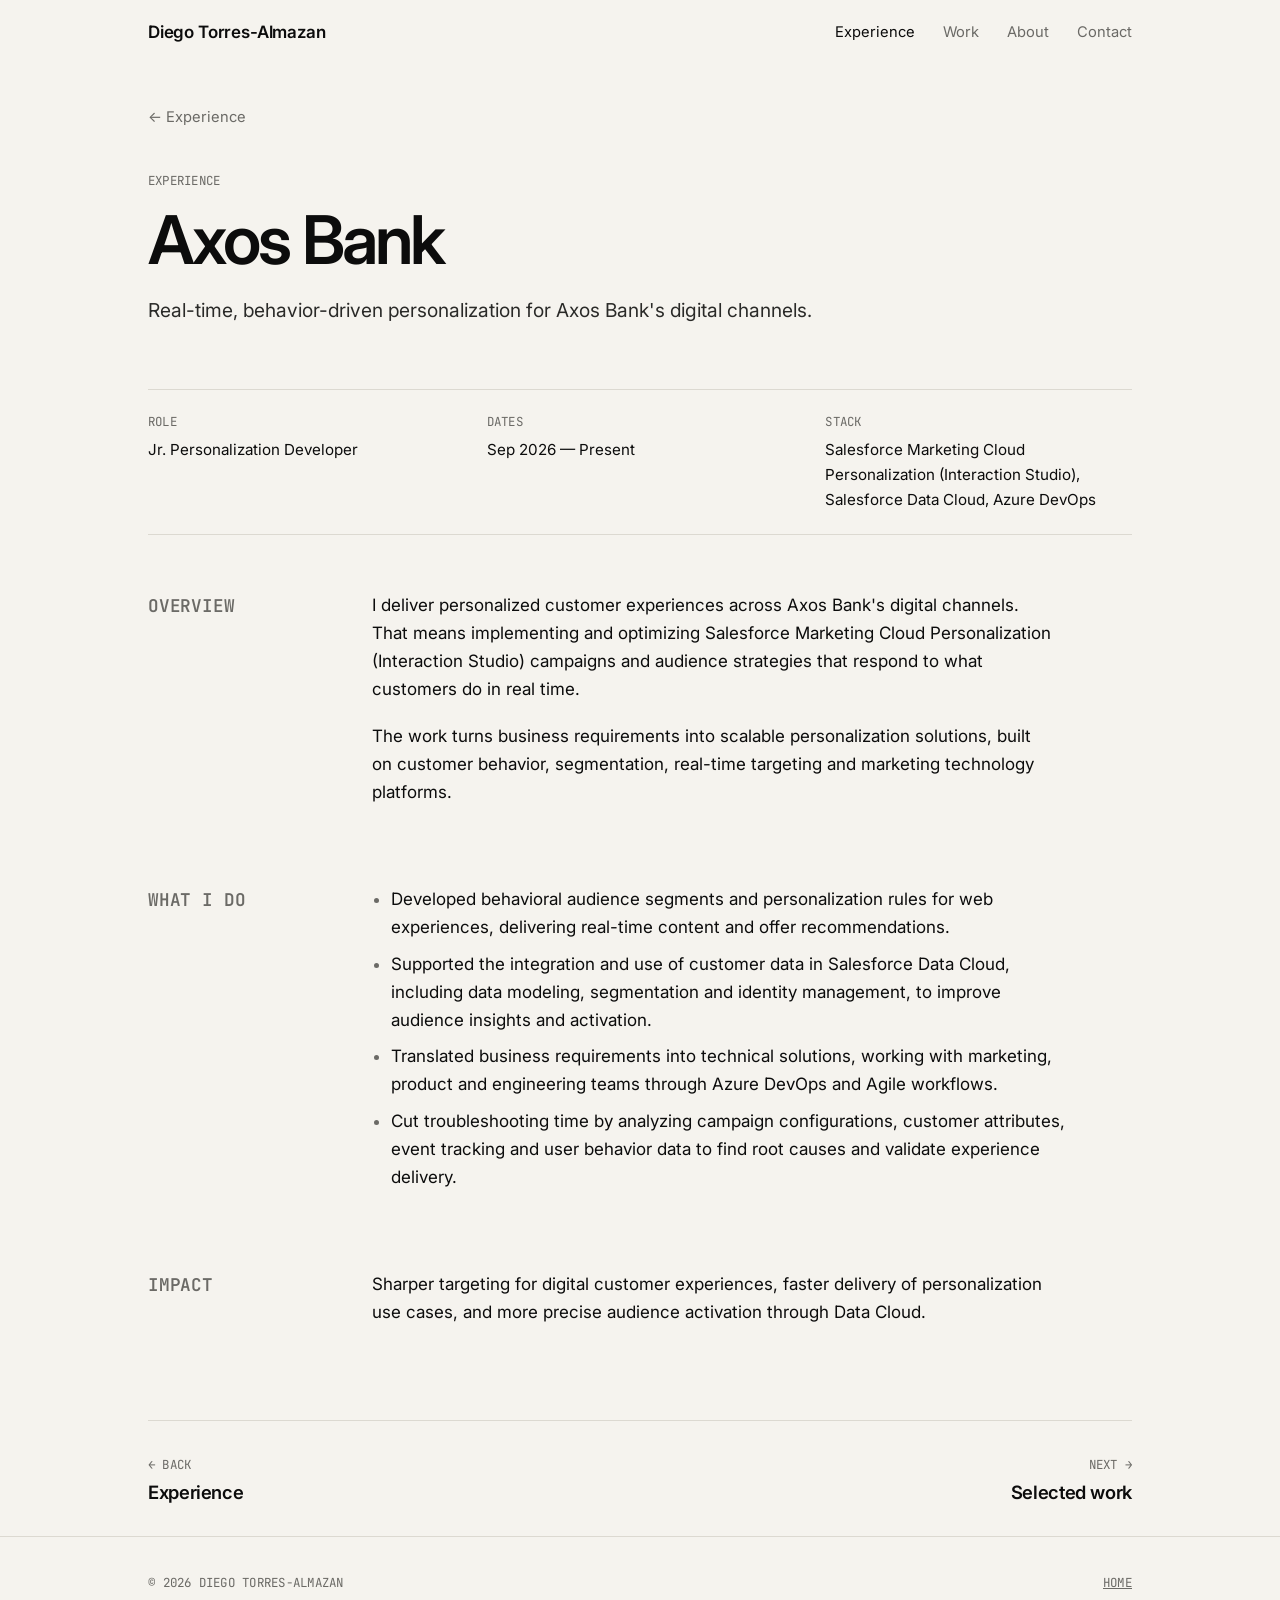
==== experience/axos-bank.html @ 85447705 "Portfolio revamp made changes to theme and updated experience section" ====
<!doctype html>
<html lang="en">
  <head>
    <meta charset="UTF-8" />
    <meta name="viewport" content="width=device-width, initial-scale=1.0" />
    <title>Jr. Personalization Developer, Axos Bank — Diego Torres-Almazan</title>
    <meta name="description" content="Real-time, behavior-driven personalization for Axos Bank's digital channels." />
    <link rel="preconnect" href="https://fonts.googleapis.com" />
    <link rel="preconnect" href="https://fonts.gstatic.com" crossorigin />
    <link href="https://fonts.googleapis.com/css2?family=Inter:wght@400;500;600&family=JetBrains+Mono:wght@400;500&display=swap" rel="stylesheet" />
    <link rel="stylesheet" href="../styles.css" />
    <script src="../script.js" defer></script>
  </head>
  <body>
    <header class="site-header">
      <div class="wrap header-inner">
        <a href="../index.html" class="brand">Diego Torres-Almazan</a>
        <nav class="nav" aria-label="Main">
          <a href="../index.html#experience" aria-current="page">Experience</a>
          <a href="../index.html#work">Work</a>
          <a href="../index.html#about">About</a>
          <a href="../index.html#contact">Contact</a>
        </nav>
      </div>
    </header>

    <main class="wrap">
      <a class="back" href="../index.html#experience">&larr; Experience</a>

      <section class="project-hero">
        <p class="mono">Experience</p>
        <h1>Axos Bank</h1>
        <p class="summary">Real-time, behavior-driven personalization for Axos Bank's digital channels.</p>
      </section>

      <dl class="meta">
        <div><dt class="mono">Role</dt><dd>Jr. Personalization Developer</dd></div>
        <div><dt class="mono">Dates</dt><dd>Sep 2026 &mdash; Present</dd></div>
        <div><dt class="mono">Stack</dt><dd>Salesforce Marketing Cloud Personalization (Interaction Studio), Salesforce Data Cloud, Azure DevOps</dd></div>
      </dl>

      <section class="split content-block">
        <h2 class="mono">Overview</h2>
        <div class="body">
          <p>I deliver personalized customer experiences across Axos Bank's digital channels. That means implementing and optimizing Salesforce Marketing Cloud Personalization (Interaction Studio) campaigns and audience strategies that respond to what customers do in real time.</p>
          <p>The work turns business requirements into scalable personalization solutions, built on customer behavior, segmentation, real-time targeting and marketing technology platforms.</p>
        </div>
      </section>
      <section class="split content-block">
        <h2 class="mono">What I do</h2>
        <div class="body">
          <ul>
            <li>Developed behavioral audience segments and personalization rules for web experiences, delivering real-time content and offer recommendations.</li>
            <li>Supported the integration and use of customer data in Salesforce Data Cloud, including data modeling, segmentation and identity management, to improve audience insights and activation.</li>
            <li>Translated business requirements into technical solutions, working with marketing, product and engineering teams through Azure DevOps and Agile workflows.</li>
            <li>Cut troubleshooting time by analyzing campaign configurations, customer attributes, event tracking and user behavior data to find root causes and validate experience delivery.</li>
          </ul>
        </div>
      </section>
      <section class="split content-block">
        <h2 class="mono">Impact</h2>
        <div class="body">
          <p>Sharper targeting for digital customer experiences, faster delivery of personalization use cases, and more precise audience activation through Data Cloud.</p>
        </div>
      </section>

      <nav class="pager" aria-label="Navigate">
        <a href="../index.html#experience"><span class="mono">&larr; Back</span><strong>Experience</strong></a>
        <a href="../index.html#work"><span class="mono">Next &rarr;</span><strong>Selected work</strong></a>
      </nav>
    </main>

    <footer class="site-footer">
      <div class="wrap footer-inner">
        <span class="mono">&copy; <span id="year"></span> Diego Torres-Almazan</span>
        <a class="mono" href="../index.html">Home</a>
      </div>
    </footer>
  </body>
</html>
---- styles.css ----
/* Minimal portfolio — off-white, black type */

:root {
  --bg: #f5f3ee;
  --ink: #0c0c0c;
  --muted: #6b6a66;
  --line: #dcd9d1;
  --card: #efece5;
  --font: "Inter", system-ui, -apple-system, "Segoe UI", sans-serif;
  --mono: "JetBrains Mono", ui-monospace, Consolas, monospace;
  --max: 1080px;
  --gutter: clamp(20px, 5vw, 48px);
}

*, *::before, *::after { box-sizing: border-box; }

html { scroll-behavior: smooth; }

body {
  margin: 0;
  background: var(--bg);
  color: var(--ink);
  font-family: var(--font);
  font-size: 17px;
  line-height: 1.65;
  -webkit-font-smoothing: antialiased;
}

img { max-width: 100%; display: block; }

a { color: inherit; }

::selection { background: var(--ink); color: var(--bg); }

:focus-visible { outline: 2px solid var(--ink); outline-offset: 3px; }

.wrap {
  width: 100%;
  max-width: var(--max);
  margin-inline: auto;
  padding-inline: var(--gutter);
}

.mono {
  font-family: var(--mono);
  font-size: 0.78rem;
  letter-spacing: 0.02em;
  text-transform: uppercase;
  color: var(--muted);
}

/* ── Header ───────────────────────────────────────── */
.site-header {
  position: sticky;
  top: 0;
  z-index: 10;
  background: color-mix(in srgb, var(--bg) 88%, transparent);
  backdrop-filter: blur(10px);
  border-bottom: 1px solid transparent;
  transition: border-color 0.2s;
}
.site-header.scrolled { border-bottom-color: var(--line); }

.header-inner {
  display: flex;
  align-items: center;
  justify-content: space-between;
  height: 64px;
}

.brand {
  font-weight: 600;
  text-decoration: none;
  letter-spacing: -0.01em;
}

.nav { display: flex; gap: 28px; font-size: 0.92rem; }
.nav a { text-decoration: none; color: var(--muted); transition: color 0.15s; }
.nav a:hover, .nav a[aria-current="page"] { color: var(--ink); }

/* ── Hero ─────────────────────────────────────────── */
.hero { padding: clamp(72px, 14vw, 170px) 0 clamp(56px, 9vw, 110px); }

.hero h1 {
  margin: 18px 0 28px;
  font-size: clamp(2.6rem, 7.5vw, 5.6rem);
  line-height: 1.02;
  font-weight: 600;
  letter-spacing: -0.04em;
  max-width: 14ch;
}

.hero p.lead {
  max-width: 54ch;
  font-size: clamp(1.05rem, 2vw, 1.3rem);
  line-height: 1.55;
  color: #2a2a28;
  margin: 0 0 36px;
}

.actions { display: flex; flex-wrap: wrap; gap: 12px; }

.btn {
  display: inline-flex;
  align-items: center;
  gap: 8px;
  padding: 11px 20px;
  border: 1px solid var(--ink);
  border-radius: 999px;
  font-size: 0.92rem;
  font-weight: 500;
  text-decoration: none;
  transition: background 0.15s, color 0.15s;
}
.btn-solid { background: var(--ink); color: var(--bg); }
.btn-solid:hover { background: transparent; color: var(--ink); }
.btn:not(.btn-solid):hover { background: var(--ink); color: var(--bg); }

/* ── Sections ─────────────────────────────────────── */
.section { padding: clamp(48px, 8vw, 96px) 0; border-top: 1px solid var(--line); }

.section-head {
  display: grid;
  grid-template-columns: 200px 1fr;
  gap: 24px;
  margin-bottom: 40px;
}
.section-head h2 {
  margin: 0;
  font-size: clamp(1.5rem, 3vw, 2rem);
  font-weight: 600;
  letter-spacing: -0.025em;
  line-height: 1.2;
  grid-column: 2;
}
.section-head .mono { grid-column: 1; grid-row: 1; padding-top: 0.55em; }

.split {
  display: grid;
  grid-template-columns: 200px 1fr;
  gap: 24px;
}
.split > .body { grid-column: 2; }
.split p { margin: 0 0 1.1em; max-width: 62ch; }

/* ── Experience ───────────────────────────────────── */
.role { padding-bottom: 8px; }
.role-top {
  display: flex;
  flex-wrap: wrap;
  justify-content: space-between;
  gap: 4px 24px;
  margin-bottom: 12px;
}
.role h3 { margin: 0; font-size: 1.25rem; font-weight: 600; letter-spacing: -0.02em; }
.role ul { margin: 0 0 1.4em; padding-left: 1.1em; max-width: 62ch; }
.role li { margin-bottom: 0.5em; }
.role li::marker { color: var(--muted); }

/* ── Project list ─────────────────────────────────── */
.project-list { list-style: none; margin: 0; padding: 0; border-top: 1px solid var(--line); }

.project-row {
  display: grid;
  grid-template-columns: 56px 1fr auto;
  align-items: baseline;
  gap: 20px;
  padding: 26px 0;
  border-bottom: 1px solid var(--line);
  text-decoration: none;
  transition: padding 0.25s ease, background 0.25s ease;
}
.project-row:hover { padding-inline: 14px; background: var(--card); }

.project-row .num { font-family: var(--mono); font-size: 0.8rem; color: var(--muted); }
.project-row h3 { margin: 0 0 4px; font-size: clamp(1.2rem, 2.6vw, 1.6rem); font-weight: 600; letter-spacing: -0.025em; }
.project-row p { margin: 0; color: var(--muted); font-size: 0.95rem; max-width: 60ch; }
.project-row .tags { font-family: var(--mono); font-size: 0.72rem; color: var(--muted); text-align: right; }
.project-row .arrow { transition: transform 0.25s ease; display: inline-block; }
.project-row:hover .arrow { transform: translateX(4px); }

/* ── Skills ───────────────────────────────────────── */
.skill-groups { display: grid; gap: 28px; }
.skill-group h3 { margin: 0 0 10px; font-size: 0.8rem; }
.chips { display: flex; flex-wrap: wrap; gap: 8px; list-style: none; margin: 0; padding: 0; }
.chips li {
  padding: 5px 13px;
  border: 1px solid var(--line);
  border-radius: 999px;
  font-size: 0.88rem;
}

/* ── Contact ──────────────────────────────────────── */
.contact-big {
  display: inline-block;
  font-size: clamp(1.6rem, 5vw, 3.2rem);
  font-weight: 600;
  letter-spacing: -0.035em;
  line-height: 1.1;
  text-decoration: none;
  border-bottom: 2px solid var(--ink);
  padding-bottom: 4px;
  word-break: break-all;
}
.contact-big:hover { opacity: 0.6; }
.contact-links { display: flex; flex-wrap: wrap; gap: 8px 28px; margin-top: 28px; }
.contact-links a { text-decoration: none; border-bottom: 1px solid var(--line); }
.contact-links a:hover { border-color: var(--ink); }

/* ── Footer ───────────────────────────────────────── */
.site-footer { padding: 36px 0 48px; border-top: 1px solid var(--line); }
.footer-inner { display: flex; flex-wrap: wrap; justify-content: space-between; gap: 8px; }

/* ── Project page ─────────────────────────────────── */
.back { display: inline-block; margin-top: 40px; text-decoration: none; color: var(--muted); font-size: 0.92rem; }
.back:hover { color: var(--ink); }

.project-hero { padding: 28px 0 clamp(36px, 6vw, 64px); }
.project-hero h1 {
  margin: 14px 0 20px;
  font-size: clamp(2.2rem, 6vw, 4.2rem);
  line-height: 1.05;
  font-weight: 600;
  letter-spacing: -0.04em;
  max-width: 18ch;
}
.project-hero .summary { max-width: 58ch; font-size: 1.2rem; line-height: 1.55; color: #2a2a28; margin: 0; }

.meta {
  display: grid;
  grid-template-columns: repeat(auto-fit, minmax(170px, 1fr));
  gap: 20px 32px;
  padding: 22px 0;
  margin: 0 0 clamp(28px, 5vw, 48px);
  border-block: 1px solid var(--line);
}
.meta dt { margin-bottom: 4px; }
.meta dd { margin: 0; font-size: 0.95rem; }

.shot {
  margin: 0 0 clamp(36px, 6vw, 72px);
  border: 1px solid var(--line);
  border-radius: 10px;
  overflow: hidden;
  background: var(--card);
}
.shot img { width: 100%; height: auto; }
.shot.empty {
  display: grid;
  place-items: center;
  min-height: 280px;
  color: var(--muted);
  font-family: var(--mono);
  font-size: 0.8rem;
  border-style: dashed;
}

.content-block { padding: 8px 0 clamp(28px, 5vw, 52px); }
.content-block h2 { margin: 0; font-size: 1.1rem; font-weight: 600; letter-spacing: -0.01em; }
.content-block p, .content-block li { max-width: 62ch; }
.content-block p { margin: 0 0 1.1em; }
.content-block ul { margin: 0 0 1.1em; padding-left: 1.1em; }
.content-block li { margin-bottom: 0.5em; }
.content-block li::marker { color: var(--muted); }

.todo {
  color: var(--muted);
  font-style: italic;
  border-left: 2px solid var(--line);
  padding-left: 14px;
}

.pager {
  display: grid;
  grid-template-columns: 1fr 1fr;
  gap: 16px;
  margin-top: 24px;
  border-top: 1px solid var(--line);
}
.pager a { padding: 28px 0; text-decoration: none; }
.pager a:last-child { text-align: right; }
.pager strong { display: block; font-size: 1.15rem; font-weight: 600; letter-spacing: -0.02em; }
.pager a:hover strong { text-decoration: underline; text-underline-offset: 4px; }

/* ── Motion ───────────────────────────────────────── */
.reveal { opacity: 0; transform: translateY(14px); transition: opacity 0.7s ease, transform 0.7s ease; }
.reveal.visible { opacity: 1; transform: none; }

@media (prefers-reduced-motion: reduce) {
  html { scroll-behavior: auto; }
  .reveal { opacity: 1; transform: none; transition: none; }
  .project-row, .project-row .arrow { transition: none; }
}

/* ── Responsive ───────────────────────────────────── */
@media (max-width: 760px) {
  .section-head, .split { grid-template-columns: 1fr; gap: 10px; }
  .section-head h2, .split > .body, .section-head .mono { grid-column: 1; grid-row: auto; }
  .project-row { grid-template-columns: 36px 1fr; }
  .project-row .tags { grid-column: 2; text-align: left; }
  .nav { gap: 18px; }
  .pager { grid-template-columns: 1fr; }
  .pager a:last-child { text-align: left; border-top: 1px solid var(--line); }
}
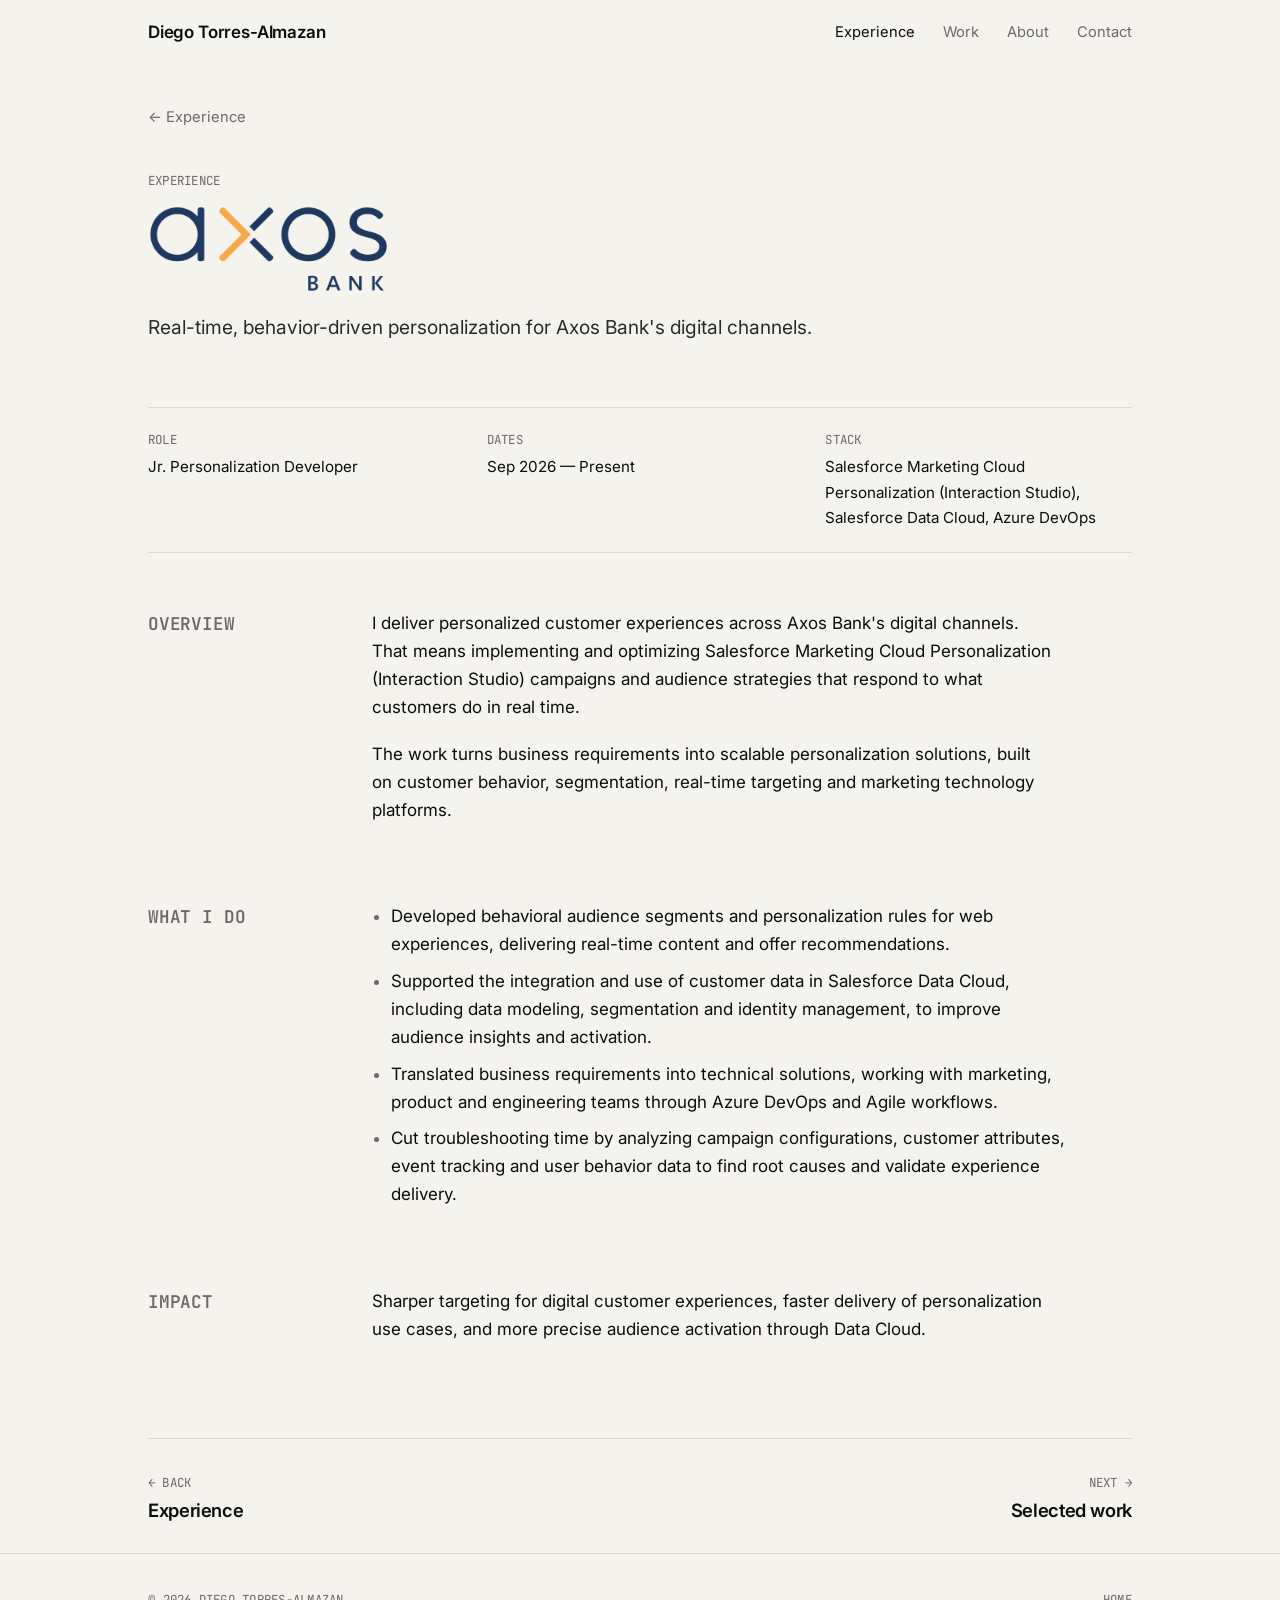
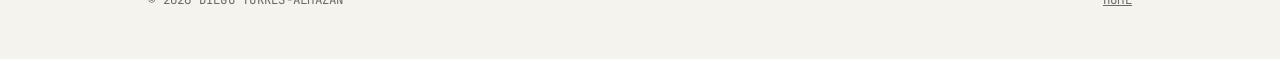
==== commit 239f8f65: "Add files via upload" ====
--- a/experience/axos-bank.html
+++ b/experience/axos-bank.html
@@ -29,7 +29,10 @@
 
       <section class="project-hero">
         <p class="mono">Experience</p>
-        <h1>Axos Bank</h1>
+        <h1 class="logo-title">
+          <img src="../screenshots%20and%20files/axos.png" alt="Axos Bank" onerror="this.parentElement.classList.add('no-logo')" />
+          <span class="logo-fallback">Axos Bank</span>
+        </h1>
         <p class="summary">Real-time, behavior-driven personalization for Axos Bank's digital channels.</p>
       </section>
 
--- a/styles.css
+++ b/styles.css
@@ -224,6 +224,11 @@
   letter-spacing: -0.04em;
   max-width: 18ch;
 }
+.logo-title img { display: block; height: clamp(48px, 9vw, 88px); width: auto; max-width: 100%; }
+.logo-title .logo-fallback { display: none; }
+.logo-title.no-logo img { display: none; }
+.logo-title.no-logo .logo-fallback { display: inline; }
+
 .project-hero .summary { max-width: 58ch; font-size: 1.2rem; line-height: 1.55; color: #2a2a28; margin: 0; }
 
 .meta {
